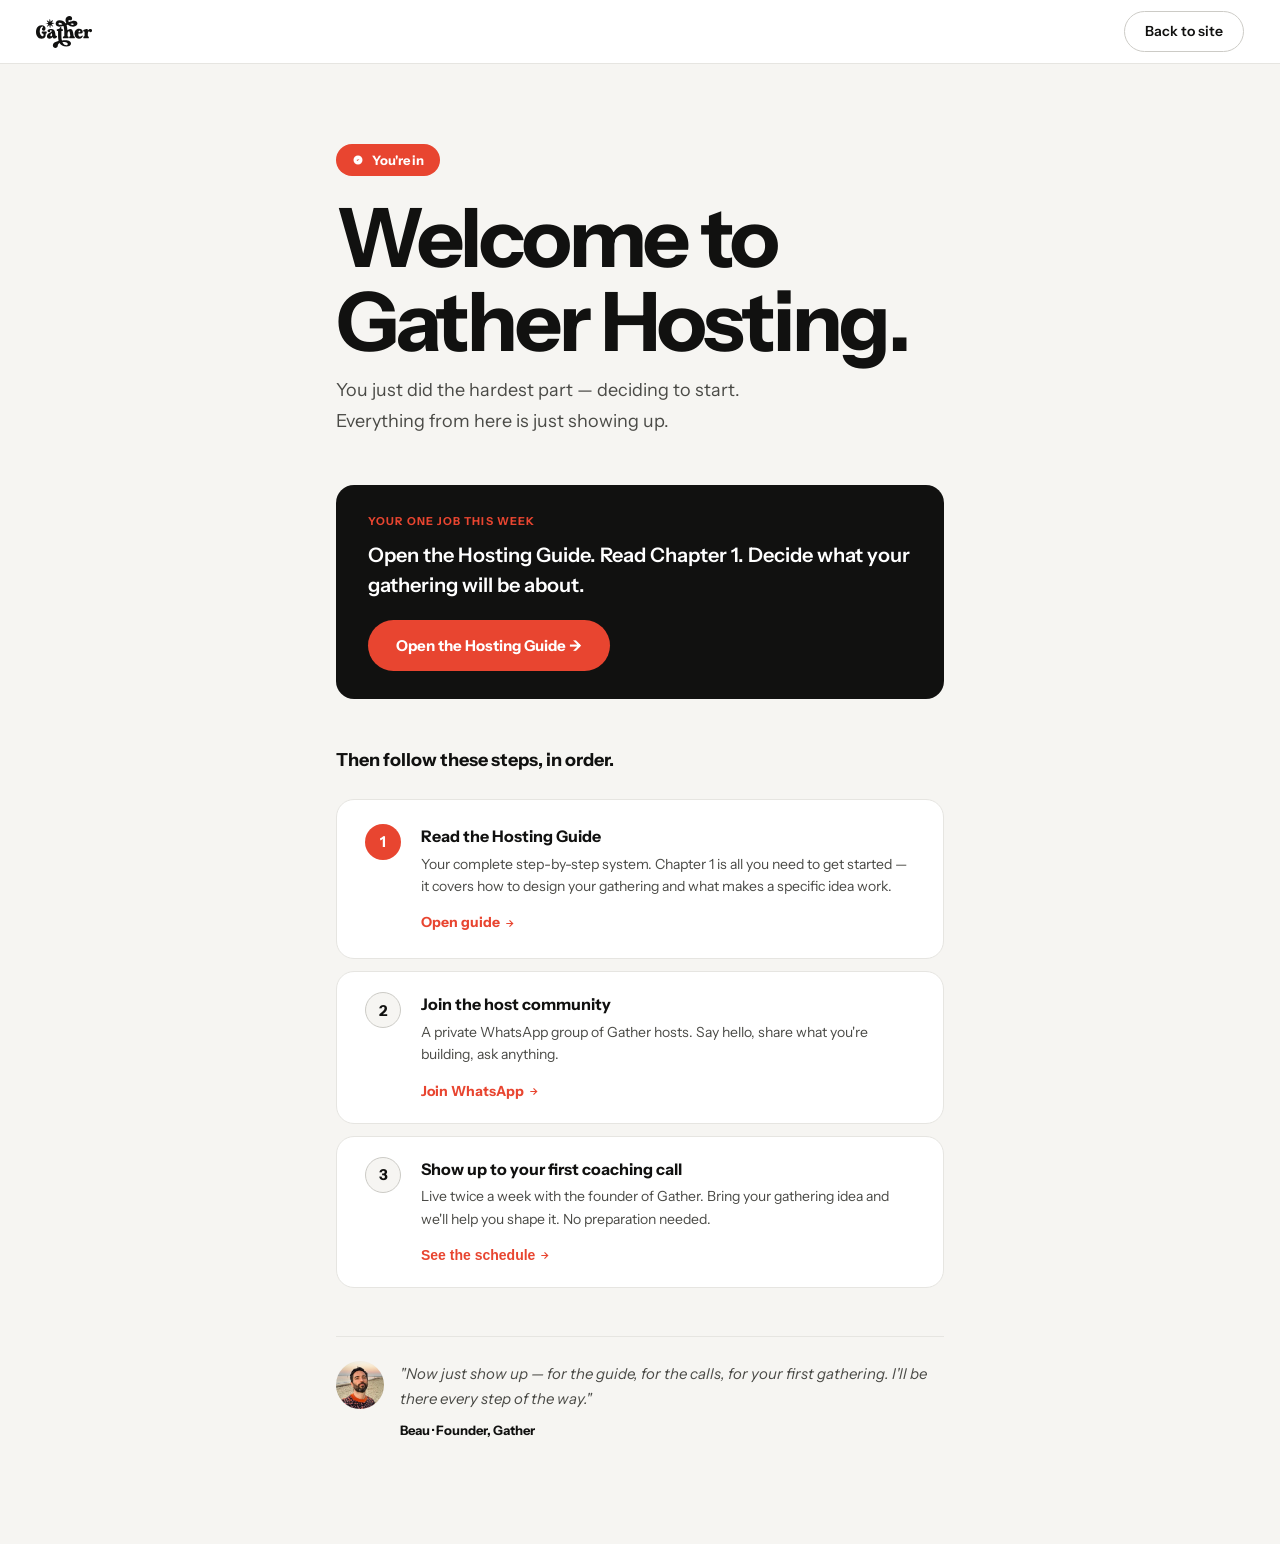
==== hosting-hub.html @ dcd8a13e "SEO optimisations, multi-page routing, RevenueCat checkout, and hosting hub - Rename index.html.html" ====
<!DOCTYPE html>
<html lang="en">
<head>
<meta charset="UTF-8">
<meta name="viewport" content="width=device-width, initial-scale=1.0">
<title>Hosting Hub — Gather</title>
<meta name="description" content="Your Gather hosting dashboard. Access the hosting guide, coaching calls, and host community.">
<meta name="robots" content="noindex, nofollow">
<link rel="preconnect" href="https://fonts.googleapis.com">
<link rel="preconnect" href="https://fonts.gstatic.com" crossorigin>
<link href="https://fonts.googleapis.com/css2?family=Instrument+Sans:ital,wght@0,400;0,600;0,700;1,700&display=swap" rel="stylesheet">
<link rel="stylesheet" href="styles.css">
</head>
<body>

<!-- NAV -->
<nav class="nav scrolled" id="main-nav" style="background:rgba(255,255,255,.9);backdrop-filter:blur(18px);-webkit-backdrop-filter:blur(18px);border-bottom-color:var(--border)">
  <a href="/" style="text-decoration:none">
    <svg class="nav-logo" style="height:32px;width:auto;cursor:pointer;flex-shrink:0;color:var(--ink)" width="1191" height="679" viewBox="0 0 1191 679" fill="none" xmlns="http://www.w3.org/2000/svg">
      <path d="M202.207 262.718C202.207 296.217 181.321 311.222 161.611 311.222C143.889 311.222 126.531 298.61 126.531 277.318C126.531 252.093 149.769 244.995 149.769 231.977C149.769 227.232 146.241 223.704 135.981 223.704C101.306 223.704 78.8387 279.305 78.8387 332.109C78.8387 389.657 117.082 427.495 141.131 427.495C152.162 427.495 160.435 419.627 160.435 401.864C160.435 379.396 150.58 370.312 135.981 370.312C126.126 370.312 121.016 359.281 121.016 348.615C121.016 337.949 126.126 326.918 135.981 326.918H213.643C223.498 326.918 228.243 337.543 228.243 348.615C228.243 359.686 223.498 370.312 213.643 370.312C206.546 370.312 206.141 380.572 205.776 394.767C205.37 427.089 200.666 480.704 119.434 480.704C38.2028 480.704 0 409.367 0 337.989C0 266.611 39.4194 195.274 118.258 195.274C173.453 195.274 202.207 231.125 202.207 262.678V262.718Z" fill="currentColor"/>
      <path d="M333.487 317.915C330.324 306.073 322.456 299.381 315.359 299.381C307.857 299.381 300.759 306.072 300.759 321.443C300.759 336.814 288.917 344.316 275.94 344.316C260.57 344.316 243.618 334.056 243.618 315.157C243.618 296.258 263.327 273.385 308.668 273.385C378.828 273.385 398.132 298.61 408.392 364.432L411.555 387.305C413.137 396.389 415.489 421.98 426.926 423.562C427.331 423.562 428.102 423.562 428.507 423.156L437.186 421.169C437.957 421.169 438.362 420.763 439.173 421.169C443.918 421.574 446.27 425.914 446.27 432.2C446.27 449.152 429.318 478.312 394.238 478.312C378.098 478.312 367.026 470.444 359.929 459.372C355.995 453.451 353.602 450.693 350.845 450.693C348.087 450.693 345.329 453.045 340.99 458.196C330.364 471.579 313.778 480.664 290.134 480.664C260.975 480.664 232.992 461.359 232.992 432.971C232.992 353.725 338.232 353.725 333.528 317.874L333.487 317.915ZM342.166 395.173L338.638 372.705C337.867 367.19 335.474 364.837 333.122 364.837C322.497 364.837 304.328 396.754 304.328 416.099C304.328 424.778 307.856 430.699 316.941 430.699C329.553 430.699 345.329 418.492 342.166 395.213V395.173Z" fill="currentColor"/>
      <path d="M600.729 337.219C600.729 301.368 595.214 246.374 584.183 217.215C582.601 212.876 579.438 211.699 575.099 212.876C544.358 220.743 515.199 226.259 491.921 226.259C441.876 226.259 417.016 193.936 417.016 160.437C417.016 124.951 444.593 88.6948 499.018 88.6948C559.728 88.6948 599.918 114.326 625.955 151.353C628.307 154.881 631.47 155.692 635.404 154.516L637.391 153.746C642.907 151.759 643.718 148.636 640.919 143.485C631.47 126.128 625.955 106.823 625.955 85.937C625.955 29.5649 670.889 0 709.903 0C748.917 0 766.275 27.2127 766.275 52.0327C766.275 72.9187 754.433 92.2231 732.776 92.2231C711.12 92.2231 713.472 83.9498 702.441 83.9498C692.586 83.9498 688.652 91.047 688.652 101.673C688.652 108.77 690.64 117.043 694.168 125.722C696.155 130.061 699.278 131.237 703.617 129.656C746.565 114.285 784.443 102.078 804.153 102.078C853.427 102.078 879.423 131.237 879.423 161.208C879.423 193.125 849.858 225.853 787.201 225.853C747.782 225.853 707.186 210.888 676.81 186.028C674.458 184.041 672.066 183.676 669.308 184.446L655.925 188.786C650.409 190.367 648.828 193.896 650.815 199.411C658.317 220.703 663.427 263.854 666.185 286.322C667.361 296.582 668.943 301.287 672.512 301.287C674.864 301.287 678.838 298.123 684.719 292.202C696.155 280.765 710.714 273.668 728.883 273.668C761.611 273.668 777.346 294.96 786.836 351.738L796.691 409.691C798.272 421.533 802.206 432.93 810.885 432.93C819.564 432.93 824.674 443.555 824.674 453.816C824.674 464.076 819.929 474.296 810.885 474.296H717.163C708.078 474.296 703.374 464.036 703.374 453.816C703.374 443.596 708.119 432.93 717.163 432.93C729.005 432.93 728.883 424.656 726.49 409.691L716.635 348.209C714.283 333.244 705.604 323.389 696.155 323.389C683.137 323.389 669.348 341.518 669.348 390.793V409.732C669.348 423.926 668.943 432.97 678.798 432.97H679.69C689.95 432.97 694.655 443.231 694.655 453.856C694.655 464.482 689.91 474.337 679.69 474.337H584.183C574.328 474.337 569.583 464.076 569.583 453.856C569.583 443.636 574.328 432.97 584.183 432.97H586.941C601.541 432.97 600.729 423.886 600.729 409.732V337.219ZM551.861 181.364C559.363 179.377 560.945 175.037 555.795 169.522C540.424 153.34 521.12 143.485 498.247 143.485C484.864 143.485 477.361 152.57 477.361 162.019C477.361 174.226 488.392 187.65 512.441 187.65C522.702 187.65 536.49 185.298 551.861 181.323V181.364ZM799.002 174.267C799.002 166.764 791.135 159.302 773.777 159.302C765.098 159.302 753.662 161.289 740.279 164.412C730.424 166.399 729.248 171.509 737.521 176.619C749.363 184.122 762.341 188.461 776.535 188.461C790.729 188.461 799.002 181.364 799.002 174.267Z" fill="currentColor"/>
      <path d="M905.006 371.893C901.072 371.893 898.315 374.246 897.909 378.22V385.317C897.909 420.398 912.509 434.186 935.341 434.186C964.5 434.186 972.409 411.313 981.858 411.313C988.955 411.313 992.483 416.058 992.483 423.155C992.483 442.865 964.5 480.704 911.657 480.704C849.365 480.704 818.219 428.265 818.219 376.233C818.219 324.2 849.365 272.167 910.441 272.167C971.516 272.167 992.037 307.248 992.037 335.637C992.037 355.347 981.006 371.893 962.878 371.893H904.925H905.006ZM929.42 344.721C938.505 344.721 941.262 330.932 941.262 323.835C941.262 312.804 934.571 305.707 926.663 305.707C912.468 305.707 901.032 327.769 901.032 340.017C901.032 342.774 903.384 344.762 906.953 344.762H929.42V344.721Z" fill="currentColor"/>
      <path d="M1190.03 307.248C1190.03 324.971 1178.19 343.14 1158.89 343.14C1133.66 343.14 1139.58 323.43 1122.63 323.43C1110.42 323.43 1099.39 341.558 1099.39 390.833V409.773C1099.39 421.615 1099.8 433.011 1108.48 433.011C1117.93 433.011 1122.27 443.271 1122.27 453.897C1122.27 464.522 1117.93 474.377 1108.48 474.377H1017.8C1008.35 474.377 1004.01 464.117 1004.01 453.897C1004.01 443.677 1008.35 433.011 1017.8 433.011C1029.23 433.011 1030.81 424.737 1030.81 409.773V344.722C1030.81 335.637 1028.46 330.122 1021.73 330.527L1018.97 330.933C1007.54 330.933 1000.84 320.672 1000.84 310.047C1000.84 301.368 1005.59 292.324 1016.98 289.566L1067.84 276.953C1073.36 275.372 1077.7 274.601 1081.22 274.601C1095.42 274.601 1099.35 283.685 1099.35 299.056V304.572C1099.35 308.1 1100.12 308.506 1102.11 305.342C1113.55 286.808 1130.5 273.79 1154.91 273.79C1179.33 273.79 1189.99 290.337 1189.99 307.289L1190.03 307.248Z" fill="currentColor"/>
      <path d="M384.174 152.732C375.982 147.541 349.621 145.675 329.425 144.986C340.78 129.94 353.474 109.176 358.178 100.578C363.207 91.2906 363.369 90.3984 353.879 92.6289C344.43 94.7378 324.437 112.096 309.675 125.884C307.038 107.229 301.361 83.5445 298.603 74.1356C295.602 63.9968 295.075 63.2668 289.924 71.5401C284.733 79.7323 282.868 106.093 282.178 126.29C267.132 114.934 246.368 102.241 237.771 97.5362C228.484 92.5073 227.591 92.3451 229.822 101.835C231.931 111.284 249.288 131.278 263.077 146.041C244.422 148.677 220.738 154.354 211.329 157.112C201.19 160.113 200.46 160.64 208.733 165.791C216.925 170.982 243.286 172.848 263.482 173.537C252.127 188.583 239.433 209.348 234.729 217.945C229.7 227.232 229.538 228.125 239.028 225.894C248.477 223.785 268.471 206.428 283.233 192.639C285.869 211.294 291.546 234.979 294.304 244.388C297.305 254.526 297.832 255.256 302.983 246.983C308.174 238.791 310.039 212.43 310.729 192.233C325.775 203.589 346.539 216.283 355.137 220.987C364.424 226.016 365.316 226.178 363.085 216.688C360.976 207.239 343.619 187.245 329.83 172.483C348.485 169.847 372.17 164.169 381.578 161.411C391.717 158.41 392.447 157.883 384.174 152.732Z" fill="currentColor"/>
      <path d="M472.913 531.844C478.712 530.587 480.375 527.302 479.118 521.462C470.398 488.287 468.33 452.639 468.33 419.465V327.404C468.33 321.604 464.599 317.873 458.8 317.873H451.337C442.618 317.468 438.481 308.343 438.481 299.218C438.481 290.093 443.024 279.751 451.743 280.157H455.474C480.78 280.968 501.098 271.032 505.64 249.456C507.303 239.926 515.171 235.789 522.633 235.789C530.906 235.789 539.22 241.183 539.22 249.456V270.586C539.22 276.385 542.951 280.116 548.75 280.116H560.349C569.879 280.116 574.868 289.647 574.868 299.177C574.868 308.708 569.879 317.833 560.349 317.833H548.75C542.951 317.833 539.22 321.564 539.22 327.363V419.424C539.22 456.33 542.14 486.584 547.493 511.891C548.304 516.879 551.224 518.947 556.212 518.096C577.341 516.433 598.511 515.622 618.424 515.622C705.495 515.622 742.806 548.796 742.806 582.376C742.806 615.956 705.901 648.319 644.135 648.319C571.583 648.319 528.027 619.728 502.761 578.645C501.098 575.725 498.624 574.103 496.11 574.103C494.853 574.103 493.19 574.508 491.568 575.765C474.575 586.959 463.788 602.289 463.788 622.607C463.788 660.324 437.265 678.979 411.148 678.979C385.03 678.979 357.25 659.918 357.25 622.607C357.25 576.982 408.228 547.985 472.913 531.803V531.844ZM563.715 563.356C584.844 608.129 616.801 621.836 644.582 621.836C662.426 621.836 673.619 608.575 673.619 593.245C673.619 573.332 654.152 550.54 605.608 550.54C594.01 550.54 581.965 550.946 569.961 552.203C562.904 553.014 560.43 556.745 563.756 563.396L563.715 563.356Z" fill="currentColor"/>
    </svg>
  </a>
  <div class="nav-right">
    <a href="/" class="nav-host">Back to site</a>
  </div>
</nav>

<!-- HUB -->
<div class="page active" id="page-hub">
  <section style="min-height:100vh;background:var(--off);padding:80px 0">
    <div class="wrap" style="max-width:680px">

      <!-- WELCOME MOMENT -->
      <div style="margin-bottom:48px">
        <div style="display:inline-flex;align-items:center;gap:8px;background:var(--red);color:var(--white);padding:6px 16px;border-radius:var(--pill);font-size:13px;font-weight:700;margin-bottom:20px">
          <svg width="12" height="12" viewBox="0 0 24 24" fill="currentColor"><path d="M9 12l2 2 4-4m6 2a9 9 0 11-18 0 9 9 0 0118 0z"/></svg>
          You're in
        </div>
        <h1 class="h1" style="margin-bottom:12px">Welcome to<br>Gather Hosting.</h1>
        <p class="body-lg" style="color:var(--ink-2);max-width:480px">You just did the hardest part — deciding to start. Everything from here is just showing up.</p>
      </div>

      <!-- YOUR ONE JOB -->
      <div style="background:var(--ink);color:var(--white);border-radius:var(--r-lg);padding:28px 32px;margin-bottom:48px">
        <div style="font-size:11px;font-weight:700;letter-spacing:.1em;text-transform:uppercase;color:var(--red);margin-bottom:10px">Your one job this week</div>
        <p style="font-size:20px;font-weight:600;line-height:1.5;margin-bottom:20px">Open the Hosting Guide. Read Chapter 1. Decide what your gathering will be about.</p>
        <a href="https://www.notion.so/6012eba6146d4c2dbe786ffbc29d5089?v=efb5a4784b36448d90fa45a5025631a3" target="_blank" class="btn-red" style="display:inline-flex;align-items:center;gap:8px;font-size:15px;padding:14px 28px">
          Open the Hosting Guide →
        </a>
      </div>

      <!-- NUMBERED SEQUENCE -->
      <div style="margin-bottom:48px">
        <h3 style="font-size:18px;font-weight:700;margin-bottom:24px;color:var(--ink)">Then follow these steps, in order.</h3>

        <div style="display:flex;align-items:flex-start;gap:20px;padding:24px 28px;background:var(--white);border:1.5px solid var(--border);border-radius:var(--r-lg);margin-bottom:12px">
          <div style="width:36px;height:36px;border-radius:50%;background:var(--red);color:var(--white);display:flex;align-items:center;justify-content:center;font-size:15px;font-weight:700;flex-shrink:0">1</div>
          <div style="flex:1">
            <div style="font-size:16px;font-weight:700;margin-bottom:4px">Read the Hosting Guide</div>
            <p style="font-size:14px;color:var(--ink-2);line-height:1.6;margin-bottom:12px">Your complete step-by-step system. Chapter 1 is all you need to get started — it covers how to design your gathering and what makes a specific idea work.</p>
            <a href="https://www.notion.so/6012eba6146d4c2dbe786ffbc29d5089?v=efb5a4784b36448d90fa45a5025631a3" target="_blank" style="font-size:14px;font-weight:700;color:var(--red);text-decoration:none;display:inline-flex;align-items:center;gap:4px">Open guide <svg width="11" height="11" viewBox="0 0 24 24" fill="none" stroke="currentColor" stroke-width="2.5"><path d="M5 12h14M12 5l7 7-7 7"/></svg></a>
          </div>
        </div>

        <div style="display:flex;align-items:flex-start;gap:20px;padding:20px 28px;background:var(--white);border:1.5px solid var(--border);border-radius:var(--r-lg);margin-bottom:12px">
          <div style="width:36px;height:36px;border-radius:50%;background:var(--off);border:1.5px solid var(--border-mid);color:var(--ink);display:flex;align-items:center;justify-content:center;font-size:15px;font-weight:700;flex-shrink:0">2</div>
          <div style="flex:1">
            <div style="font-size:16px;font-weight:700;margin-bottom:4px">Join the host community</div>
            <p style="font-size:14px;color:var(--ink-2);line-height:1.6;margin-bottom:12px">A private WhatsApp group of Gather hosts. Say hello, share what you're building, ask anything.</p>
            <a href="https://wa.me" target="_blank" style="font-size:14px;font-weight:700;color:var(--red);text-decoration:none;display:inline-flex;align-items:center;gap:4px">Join WhatsApp <svg width="11" height="11" viewBox="0 0 24 24" fill="none" stroke="currentColor" stroke-width="2.5"><path d="M5 12h14M12 5l7 7-7 7"/></svg></a>
          </div>
        </div>

        <div style="display:flex;align-items:flex-start;gap:20px;padding:20px 28px;background:var(--white);border:1.5px solid var(--border);border-radius:var(--r-lg)">
          <div style="width:36px;height:36px;border-radius:50%;background:var(--off);border:1.5px solid var(--border-mid);color:var(--ink);display:flex;align-items:center;justify-content:center;font-size:15px;font-weight:700;flex-shrink:0">3</div>
          <div style="flex:1">
            <div style="font-size:16px;font-weight:700;margin-bottom:4px">Show up to your first coaching call</div>
            <p style="font-size:14px;color:var(--ink-2);line-height:1.6;margin-bottom:12px">Live twice a week with the founder of Gather. Bring your gathering idea and we'll help you shape it. No preparation needed.</p>
            <button onclick="goPage('calls')" style="font-size:14px;font-weight:700;color:var(--red);background:none;border:none;cursor:pointer;padding:0;display:inline-flex;align-items:center;gap:4px">See the schedule <svg width="11" height="11" viewBox="0 0 24 24" fill="none" stroke="currentColor" stroke-width="2.5"><path d="M5 12h14M12 5l7 7-7 7"/></svg></button>
          </div>
        </div>
      </div>

      <!-- BEAU'S NOTE -->
      <div style="display:flex;gap:16px;align-items:flex-start;padding:24px 0;border-top:1px solid var(--border)">
        <img src="Images/beau-headshot.jpg" alt="Beau, co-founder of Gather" loading="lazy" style="width:48px;height:48px;border-radius:50%;object-fit:cover;flex-shrink:0">
        <div>
          <p style="font-size:15px;color:var(--ink-2);line-height:1.7;font-style:italic">"Now just show up — for the guide, for the calls, for your first gathering. I'll be there every step of the way."</p>
          <p style="font-size:13px;font-weight:700;color:var(--ink);margin-top:8px">Beau · Founder, Gather</p>
        </div>
      </div>

    </div>
  </section>
</div>

<!-- COACHING CALLS -->
<div class="page" id="page-calls">
  <section style="min-height:100vh;background:var(--off);padding:80px 0">
    <div class="wrap" style="max-width:640px">

      <button onclick="goPage('hub')" style="display:inline-flex;align-items:center;gap:6px;font-size:13px;font-weight:600;color:var(--ink-2);background:none;border:none;cursor:pointer;padding:0;margin-bottom:40px">
        <svg width="12" height="12" viewBox="0 0 24 24" fill="none" stroke="currentColor" stroke-width="2.5" stroke-linecap="round"><path d="M19 12H5M12 19l-7-7 7-7"/></svg> Back to Hub
      </button>

      <div style="margin-bottom:48px">
        <span class="eyebrow">Weekly coaching</span>
        <h1 class="h1" style="margin-top:10px;margin-bottom:12px">Coaching calls.</h1>
        <p class="body-lg" style="color:var(--ink-2);max-width:480px">Two open calls every week. Bring any question — about your gathering idea, your first attendees, or anything you're navigating. No preparation needed, just show up.</p>
      </div>

      <!-- TUESDAY -->
      <div style="background:var(--white);border:1.5px solid var(--border);border-radius:var(--r-xl);padding:32px;margin-bottom:16px">
        <div style="display:flex;justify-content:space-between;align-items:flex-start;flex-wrap:wrap;gap:12px;margin-bottom:20px">
          <div>
            <div style="font-size:12px;font-weight:700;letter-spacing:.08em;text-transform:uppercase;color:var(--ink-3);margin-bottom:6px">Every Tuesday</div>
            <div style="font-size:24px;font-weight:700;color:var(--ink)">10:00 am ET</div>
            <div style="font-size:14px;color:var(--ink-3);margin-top:2px">3:00 pm GMT · 60 minutes</div>
          </div>
          <div style="background:var(--off);border-radius:var(--r);padding:8px 14px;font-size:13px;font-weight:600;color:var(--ink)">Tuesday check-in</div>
        </div>
        <p style="font-size:14px;color:var(--ink-2);line-height:1.65;margin-bottom:24px">Open Q&A and live problem-solving. Bring your current challenge — a gathering you're trying to design, an attendance issue, a tricky attendee situation. Beau answers every question.</p>
        <div style="display:flex;gap:10px;flex-wrap:wrap">
          <a href="https://zoom.us" target="_blank" class="btn-red" style="display:inline-flex;align-items:center;gap:8px;font-size:14px;padding:12px 20px">
            <svg width="16" height="16" viewBox="0 0 24 24" fill="none" stroke="currentColor" stroke-width="2"><polygon points="23 7 16 12 23 17 23 7"/><rect x="1" y="5" width="15" height="14" rx="2"/></svg> Join call
          </a>
          <a href="https://calendar.google.com/calendar/render?action=TEMPLATE&text=Gather+Host+Coaching+Call+(Tuesday)&dates=20260414T140000Z/20260414T150000Z&recur=RRULE%3AFREQ%3DWEEKLY%3BBYDAY%3DTU&details=Weekly+open+coaching+call+with+the+Gather+team.+Bring+any+question+about+your+gathering.&location=Zoom+(link+in+Hub)" target="_blank" style="display:inline-flex;align-items:center;gap:8px;font-size:14px;font-weight:600;color:var(--ink);background:var(--off);border:1.5px solid var(--border);padding:11px 20px;border-radius:var(--pill);text-decoration:none;transition:all .2s">
            <svg width="16" height="16" viewBox="0 0 24 24" fill="none" stroke="currentColor" stroke-width="2"><rect x="3" y="4" width="18" height="18" rx="2"/><line x1="16" y1="2" x2="16" y2="6"/><line x1="8" y1="2" x2="8" y2="6"/><line x1="3" y1="10" x2="21" y2="10"/></svg> Add to calendar
          </a>
        </div>
      </div>

      <!-- THURSDAY -->
      <div style="background:var(--white);border:1.5px solid var(--border);border-radius:var(--r-xl);padding:32px;margin-bottom:48px">
        <div style="display:flex;justify-content:space-between;align-items:flex-start;flex-wrap:wrap;gap:12px;margin-bottom:20px">
          <div>
            <div style="font-size:12px;font-weight:700;letter-spacing:.08em;text-transform:uppercase;color:var(--ink-3);margin-bottom:6px">Every Thursday</div>
            <div style="font-size:24px;font-weight:700;color:var(--ink)">6:00 pm ET</div>
            <div style="font-size:14px;color:var(--ink-3);margin-top:2px">11:00 pm GMT · 60 minutes</div>
          </div>
          <div style="background:var(--off);border-radius:var(--r);padding:8px 14px;font-size:13px;font-weight:600;color:var(--ink)">Thursday deep dive</div>
        </div>
        <p style="font-size:14px;color:var(--ink-2);line-height:1.65;margin-bottom:24px">A themed session each week covering hosting strategy, community building, and growth. Topics include: designing your format, handling low attendance weeks, pricing your gathering, building your first waitlist.</p>
        <div style="display:flex;gap:10px;flex-wrap:wrap">
          <a href="https://zoom.us" target="_blank" class="btn-red" style="display:inline-flex;align-items:center;gap:8px;font-size:14px;padding:12px 20px">
            <svg width="16" height="16" viewBox="0 0 24 24" fill="none" stroke="currentColor" stroke-width="2"><polygon points="23 7 16 12 23 17 23 7"/><rect x="1" y="5" width="15" height="14" rx="2"/></svg> Join call
          </a>
          <a href="https://calendar.google.com/calendar/render?action=TEMPLATE&text=Gather+Host+Coaching+Call+(Thursday)&dates=20260416T220000Z/20260416T230000Z&recur=RRULE%3AFREQ%3DWEEKLY%3BBYDAY%3DTH&details=Weekly+open+coaching+call+with+the+Gather+team.+Bring+any+question+about+your+gathering.&location=Zoom+(link+in+Hub)" target="_blank" style="display:inline-flex;align-items:center;gap:8px;font-size:14px;font-weight:600;color:var(--ink);background:var(--off);border:1.5px solid var(--border);padding:11px 20px;border-radius:var(--pill);text-decoration:none;transition:all .2s">
            <svg width="16" height="16" viewBox="0 0 24 24" fill="none" stroke="currentColor" stroke-width="2"><rect x="3" y="4" width="18" height="18" rx="2"/><line x1="16" y1="2" x2="16" y2="6"/><line x1="8" y1="2" x2="8" y2="6"/><line x1="3" y1="10" x2="21" y2="10"/></svg> Add to calendar
          </a>
        </div>
      </div>

      <div style="padding:20px 24px;background:var(--white);border:1.5px solid var(--border);border-radius:var(--r-lg)">
        <p style="font-size:14px;color:var(--ink-2);line-height:1.65">Can't make a call? All sessions are recorded and posted in the host community on WhatsApp within 24 hours. You can also post your question in the group any time and Beau or another host will usually respond same day.</p>
      </div>

    </div>
  </section>
</div>

<script src="hosting-hub.js"></script>
</body>
</html>
---- styles.css ----
*,*::before,*::after{box-sizing:border-box;margin:0;padding:0}
html{-webkit-font-smoothing:antialiased;text-rendering:optimizeLegibility;scroll-behavior:smooth}

:root{
  --f:'Instrument Sans',system-ui,sans-serif;
  --white:#FFFFFF;
  --off:#F6F5F2;
  --border:#E6E5E1;
  --border-mid:#CCCBC6;
  --ink:#111110;
  --ink-2:#4A4A46;
  --ink-3:#97968F;
  --red:#E84530;
  --red-dark:#C43820;
  --nav-h:64px;
  --r:12px;--r-lg:18px;--r-xl:24px;--pill:999px;
}

body{font-family:var(--f);background:var(--white);color:var(--ink);overflow-x:hidden;line-height:1.55}

/* ── NAV ──────────────────────────────────────── */
.nav{
  position:fixed;top:0;left:0;right:0;z-index:300;
  height:var(--nav-h);
  display:flex;align-items:center;justify-content:space-between;
  padding:0 36px;
  background:transparent;
  border-bottom:1px solid transparent;
  transition:background .3s,border-color .2s,backdrop-filter .3s;
}
.nav.scrolled{
  background:rgba(255,255,255,.9);
  backdrop-filter:blur(18px);-webkit-backdrop-filter:blur(18px);
  border-bottom-color:var(--border);
}
/* Nav on video hero — white elements */
.nav.nav-on-video .nav-logo{color:white}
.nav.nav-on-video .nav-host{color:var(--white);border-color:rgba(255,255,255,.6);background:rgba(0,0,0,.25);backdrop-filter:blur(12px);-webkit-backdrop-filter:blur(12px)}
.nav.nav-on-video .nav-host:hover{background:var(--white);color:var(--ink);border-color:var(--white)}
.nav.nav-on-video .nav-download{background:rgba(0,0,0,.3);color:var(--white);border:1.5px solid rgba(255,255,255,.5);backdrop-filter:blur(12px);-webkit-backdrop-filter:blur(12px)}
.nav.nav-on-video .nav-download:hover{background:var(--white);color:var(--ink)}
/* When scrolled past hero, revert to dark */
.nav.scrolled .nav-logo{color:var(--ink)}
.nav.scrolled .nav-host{color:var(--ink);border-color:var(--border-mid)}
.nav.scrolled .nav-download{background:var(--red);color:var(--white);border:none}
.nav.scrolled .nav-download:hover{background:var(--red-dark)}
.nav-logo{cursor:pointer;display:block;color:var(--ink)}
.nav-right{display:flex;align-items:center;gap:10px}
.nav-host{
  font-family:var(--f);font-size:14px;font-weight:600;
  color:var(--ink);background:none;
  border:1.5px solid var(--border-mid);
  padding:9px 20px;border-radius:var(--pill);
  cursor:pointer;transition:all .2s;text-decoration:none;
  white-space:nowrap;
}
.nav-host:hover{background:var(--ink);color:var(--white);border-color:var(--ink)}
.nav-download{
  font-family:var(--f);font-size:14px;font-weight:700;
  color:var(--white);background:var(--red);
  border:none;padding:10px 22px;border-radius:var(--pill);
  cursor:pointer;transition:all .2s;text-decoration:none;
  white-space:nowrap;
}
.nav-download:hover{background:var(--red-dark);transform:translateY(-1px)}

/* ── PAGES ────────────────────────────────────── */
.page{display:none;padding-top:var(--nav-h)}
.page.active{display:block}
#page-guest{padding-top:0}
#page-guest .hero-wrap{min-height:100vh}

/* ── REVEAL ───────────────────────────────────── */
.rev{opacity:0;transform:translateY(22px);transition:opacity .6s cubic-bezier(.22,1,.36,1),transform .6s cubic-bezier(.22,1,.36,1)}
.rev.d1{transition-delay:.07s}.rev.d2{transition-delay:.14s}
.rev.d3{transition-delay:.21s}.rev.d4{transition-delay:.28s}
.rev.in{opacity:1;transform:none}

/* ── LAYOUT ───────────────────────────────────── */
.wrap{max-width:1160px;margin:0 auto;padding:0 36px}

/* ── TYPE SYSTEM ──────────────────────────────
   One typeface. Weights: 400, 600, 700.
   Italic ONLY for hero headline key phrase.
   ─────────────────────────────────────────── */
.eyebrow{
  display:block;font-size:11px;font-weight:700;
  letter-spacing:.1em;text-transform:uppercase;
  color:var(--red);margin-bottom:14px;
}
.eyebrow-muted{color:var(--ink-3)}
.h1{
  font-size:clamp(48px,6.5vw,82px);
  font-weight:700;letter-spacing:-.04em;line-height:1.02;
}
.h1 em{font-style:italic;font-weight:700}
.h2{font-size:clamp(30px,3.8vw,46px);font-weight:700;letter-spacing:-.035em;line-height:1.1}
.h3{font-size:18px;font-weight:700;letter-spacing:-.02em;line-height:1.3}
.body-lg{font-size:18px;font-weight:400;line-height:1.7;color:var(--ink-2)}
.body{font-size:15px;font-weight:400;line-height:1.65;color:var(--ink-2)}
.small{font-size:13px;color:var(--ink-3);line-height:1.5}

/* ── BUTTONS ──────────────────────────────────── */
.btn-dark{
  display:inline-flex;align-items:center;gap:8px;
  background:var(--ink);color:var(--white);
  font-family:var(--f);font-size:15px;font-weight:700;
  padding:14px 26px;border-radius:var(--pill);
  text-decoration:none;border:none;cursor:pointer;transition:all .2s;
}
.btn-dark:hover{background:#000;transform:translateY(-2px);box-shadow:0 8px 20px rgba(0,0,0,.18)}
.btn-red{
  display:inline-flex;align-items:center;gap:8px;
  background:var(--red);color:var(--white);
  font-family:var(--f);font-size:15px;font-weight:700;
  padding:14px 26px;border-radius:var(--pill);
  text-decoration:none;border:none;cursor:pointer;transition:all .2s;
}
.btn-red:hover{background:var(--red-dark);transform:translateY(-2px);box-shadow:0 8px 20px rgba(232,69,48,.3)}
.btn-outline{
  display:inline-flex;align-items:center;gap:8px;
  background:transparent;color:var(--ink-2);
  font-family:var(--f);font-size:15px;font-weight:600;
  padding:14px 26px;border-radius:var(--pill);
  border:1.5px solid var(--border-mid);
  text-decoration:none;cursor:pointer;transition:all .2s;
}
.btn-outline:hover{border-color:var(--ink);color:var(--ink)}

/* Store buttons */
.store-row{display:flex;gap:12px;flex-wrap:wrap}
.store-btn{
  display:inline-flex;align-items:center;gap:10px;
  background:var(--ink);color:var(--white);
  padding:12px 20px;border-radius:14px;
  text-decoration:none;transition:all .2s;
}
.store-btn:hover{background:#000;transform:translateY(-2px);box-shadow:0 6px 18px rgba(0,0,0,.18)}
.s-icon{width:20px;height:20px;flex-shrink:0;fill:white}
.s-col{display:flex;flex-direction:column;line-height:1}
.s-small{font-size:9px;font-weight:400;opacity:.6;margin-bottom:2px}
.s-big{font-size:15px;font-weight:700}

/* ════════════════════════════════════════════════
   GUEST PAGE
════════════════════════════════════════════════ */

/* ── HERO ─────────────────────────────────────── */
.hero-video::-webkit-media-controls{display:none !important}
.hero-video::-webkit-media-controls-start-playback-button{display:none !important;-webkit-appearance:none}
.hero-video::-webkit-media-controls-panel{display:none !important}
.hero-video{pointer-events:none}

/* ── DESKTOP: split layout ── */
@media(min-width:769px){
  .hero-wrap{
    display:grid;grid-template-columns:1fr 1fr;
    min-height:calc(100vh - var(--nav-h));
    background:var(--white);
    position:relative;overflow:hidden;
  }
  .hero{
    display:flex;flex-direction:column;justify-content:center;
    padding:80px 56px;text-align:left;
    position:relative;z-index:2;
  }
  .hero-h1{color:var(--ink);margin-bottom:18px;font-size:clamp(40px,4vw,64px);text-shadow:none}
  .hero-h1 em{color:var(--ink)}
  .hero-sub{
    font-size:17px;font-weight:400;line-height:1.65;
    color:var(--ink-2) !important;
    max-width:440px;margin:0 0 32px;
    background:none;backdrop-filter:none;-webkit-backdrop-filter:none;
    border:none;border-radius:0;padding:0;
    text-shadow:none;
  }
  .hero-video-panel{
    position:relative;overflow:hidden;
  }
  .hero-video{
    position:absolute;top:0;left:0;
    width:100%;height:100%;
    object-fit:cover;z-index:0;
  }
  .hero-overlay{display:none}
  .hero-stores .store-btn{background:var(--ink);color:var(--white)}
  .hero-stores .store-btn .s-icon{fill:white}
  .hero-stores .store-btn:hover{background:#000;transform:translateY(-1px)}
  .hero-scroll-hint{display:none}
}

/* ── MOBILE: full-bleed video ── */
@media(max-width:768px){
  .hero-wrap{
    position:relative;overflow:hidden;
    min-height:100vh;
    background:#111110;
  }
  .hero-video-panel{position:absolute;inset:0}
  .hero-video{
    position:absolute;top:50%;left:50%;
    min-width:100%;min-height:100%;
    width:auto;height:auto;
    transform:translate(-50%,-50%);
    object-fit:cover;z-index:0;
  }
  .hero-overlay{
    position:absolute;inset:0;z-index:1;
    background:linear-gradient(
      to bottom,
      rgba(0,0,0,.1) 0%,
      rgba(0,0,0,0) 30%,
      rgba(0,0,0,.15) 60%,
      rgba(0,0,0,.5) 100%
    );
  }
  .hero{
    position:relative;z-index:2;
    display:flex;flex-direction:column;align-items:center;text-align:center;
    min-height:100svh;min-height:100vh;
    max-width:700px;margin:0 auto;
    padding:5vh 20px 24px 20px;
    justify-content:flex-end;
  }
  .hero-h1{
    color:var(--white);
    text-shadow:0 2px 40px rgba(0,0,0,.5),0 1px 6px rgba(0,0,0,.3);
    margin-bottom:16px;
    font-size:clamp(34px,9vw,48px);
  }
  .hero-h1 em{color:var(--white)}
  .hero-sub{
    font-size:16px;font-weight:400;line-height:1.55;
    color:rgba(255,255,255,.95) !important;
    max-width:480px;margin:0 auto 20px;
    background:rgba(255,255,255,.12);
    backdrop-filter:blur(20px);-webkit-backdrop-filter:blur(20px);
    border:1px solid rgba(255,255,255,.2);
    border-radius:var(--r-lg);
    padding:14px 18px;
    text-shadow:0 1px 8px rgba(0,0,0,.2);
  }
}
.hero-stores{display:inline-flex;gap:10px}
.hero-stores .store-btn{
  background:var(--white);color:var(--ink);
  border:none;padding:12px 20px;border-radius:var(--r);
  box-shadow:0 2px 16px rgba(0,0,0,.15);
}
.hero-stores .store-btn .s-icon{fill:var(--ink)}
.hero-stores .store-btn:hover{transform:translateY(-1px);box-shadow:0 4px 20px rgba(0,0,0,.2)}
.hero-scroll-hint{
  margin-top:16px;
  color:rgba(255,255,255,.5);
  animation:scrollBounce 2s ease-in-out infinite;
}
@keyframes scrollBounce{
  0%,100%{transform:translateY(0)}
  50%{transform:translateY(6px)}
}

/* ── TRUST BAND ── */
.trust-band{
  background:var(--white);border-bottom:1px solid var(--border);
  padding:28px 20px;
}
.trust-inner{
  max-width:720px;margin:0 auto;
  display:flex;align-items:center;justify-content:center;
  gap:12px;
}
.trust-proof{display:flex;align-items:center;gap:10px}
.hero-tag{
  display:inline-flex;align-items:center;gap:8px;
  background:var(--off);border:1px solid var(--border);
  padding:7px 14px;border-radius:var(--pill);
  font-size:13px;font-weight:600;color:var(--ink-2);
  margin-bottom:32px;
}
.hero-dot{width:7px;height:7px;border-radius:50%;background:var(--red);flex-shrink:0}
.hero-h1{margin-bottom:22px}
/* hero-sub styles defined in desktop/mobile media queries above */
.hero-ctас{margin-bottom:20px;justify-content:center}
.guarantee-line{
  display:inline-flex;align-items:center;gap:8px;
  font-size:13px;font-weight:600;color:var(--ink-3);justify-content:center;
}
.guarantee-line svg{width:14px;height:14px;stroke:var(--red);flex-shrink:0}
.guarantee-line span{color:var(--ink-2)}
.hero-proof{display:flex;align-items:center;gap:12px;margin-top:24px;justify-content:center}
.av-row{display:flex}
.av{
  width:32px;height:32px;border-radius:50%;
  border:2px solid var(--white);
  margin-left:-8px;
  object-fit:cover;
}
.av:first-child{margin-left:0}
.proof-txt{font-size:13px;color:var(--ink-3)}
.proof-txt strong{color:var(--ink-2);font-weight:600;display:block}

/* Hero image */
.hero-img{
  border-radius:var(--r-xl);
  overflow:hidden;
  position:relative;
  aspect-ratio:4/5;
  background:var(--off);
}
.hero-mosaic{
  display:grid;
  grid-template-columns:1fr 1fr;
  grid-template-rows:1fr 1fr;
  gap:3px;
  height:100%;
}
.hero-tile{position:relative;overflow:hidden}
.hero-tile::after{
  content:attr(data-label);
  position:absolute;inset:0;
  display:flex;align-items:center;justify-content:center;
  font-size:10px;font-weight:700;letter-spacing:.08em;text-transform:uppercase;
  color:rgba(0,0,0,.25);
}
.ht1{background:#E8D8CC}
.ht2{background:#CDD9CC}
.ht3{background:#D4CCE0}
.ht4{background:#CCE0D8}
.hero-img-card{
  position:absolute;bottom:16px;left:16px;right:16px;
  background:rgba(255,255,255,.94);
  backdrop-filter:blur(12px);
  border-radius:var(--r-lg);
  padding:14px 18px;
  display:flex;align-items:center;justify-content:space-between;
  border:1px solid rgba(255,255,255,.8);
}
.hic-left .hic-name{font-size:14px;font-weight:700;color:var(--ink)}
.hic-left .hic-sub{font-size:12px;color:var(--ink-3)}
.hic-spots{
  font-size:12px;font-weight:700;color:var(--red);
  background:rgba(232,69,48,.08);
  padding:5px 11px;border-radius:var(--pill);
}

/* ── GATHERINGS ───────────────────────────────── */
.gather-section{padding:100px 0}
.section-header{margin-bottom:48px}
.section-header .h2{margin-bottom:12px}

.scroll-outer{
  overflow-x:auto;scrollbar-width:none;
  padding:0 36px 20px;
  -webkit-overflow-scrolling:touch;
}
.scroll-outer::-webkit-scrollbar{display:none}
.scroll-track{display:flex;gap:16px;width:max-content;padding-bottom:2px}

.g-card{
  width:288px;flex-shrink:0;
  background:var(--white);
  border:1px solid var(--border);
  border-radius:var(--r-xl);
  overflow:hidden;
  transition:transform .2s cubic-bezier(.22,1,.36,1),box-shadow .2s;
  cursor:pointer;
}
.g-card:hover{transform:translateY(-5px);box-shadow:0 18px 44px rgba(0,0,0,.1)}
.g-thumb{
  height:156px;
  display:flex;flex-direction:column;
  justify-content:space-between;padding:16px;
  position:relative;
}
.g-thumb::after{
  content:'';position:absolute;inset:0;
  background:linear-gradient(to bottom,transparent 50%,rgba(0,0,0,.15));
  pointer-events:none;
}
.g-tag{
  display:inline-block;align-self:flex-start;
  position:relative;z-index:1;
  font-size:11px;font-weight:700;letter-spacing:.05em;text-transform:uppercase;
  background:rgba(255,255,255,.88);backdrop-filter:blur(6px);
  padding:4px 10px;border-radius:var(--pill);color:var(--ink);
}
.g-loc{
  font-size:12px;font-weight:600;color:rgba(255,255,255,.92);
  display:flex;align-items:center;gap:4px;
  position:relative;z-index:1;
}
.g-body{padding:18px 20px 20px}
.g-name{font-size:17px;font-weight:700;letter-spacing:-.02em;margin-bottom:8px;line-height:1.25}
.g-desc{
  font-size:13px;color:var(--ink-2);line-height:1.6;margin-bottom:16px;
  display:-webkit-box;-webkit-line-clamp:3;-webkit-box-orient:vertical;overflow:hidden;
}
.g-foot{
  display:flex;justify-content:space-between;align-items:center;
  padding-top:13px;border-top:1px solid var(--border);
}
.g-spots{font-size:12px;color:var(--ink-3)}
.g-price{font-size:14px;font-weight:700;color:var(--red)}

.c1{background:linear-gradient(140deg,#F0C8C0,#E09080)}
.c2{background:linear-gradient(140deg,#C4D8C4,#88B890)}
.c3{background:linear-gradient(140deg,#D8CCEC,#A890D8)}
.c4{background:linear-gradient(140deg,#C0D8EC,#78ACCC)}
.c5{background:linear-gradient(140deg,#F0D8A8,#E0A850)}
.c6{background:linear-gradient(140deg,#C8C0EC,#8870C8)}
.c7{background:linear-gradient(140deg,#4A1080,#9840F8)}

.cards-footer{
  padding:20px 36px 0;
  display:flex;align-items:center;gap:20px;flex-wrap:wrap;
}
.txt-note{font-size:14px;color:var(--ink-3)}
.link-underline{
  font-size:14px;font-weight:700;color:var(--ink);
  text-decoration:none;
  border-bottom:1.5px solid var(--ink);
  padding-bottom:1px;transition:color .2s,border-color .2s;
}
.link-underline:hover{color:var(--red);border-color:var(--red)}

/* ── TESTIMONIALS ─────────────────────────────── */
.testi-section{padding:100px 0;background:var(--off)}
.testi-grid{
  display:grid;grid-template-columns:repeat(3,1fr);
  gap:16px;margin-top:48px;
}
.t-card{
  background:var(--white);border:1px solid var(--border);
  border-radius:var(--r-xl);padding:32px;
  display:flex;flex-direction:column;
}
.t-card.dark{background:var(--ink);border-color:transparent}
.t-q{
  font-size:17px;font-style:italic;font-weight:400;
  line-height:1.65;color:var(--ink);flex:1;margin-bottom:22px;
}
.t-card.dark .t-q{color:rgba(255,255,255,.88)}
.t-auth{
  display:flex;align-items:center;gap:10px;
  padding-top:18px;border-top:1px solid var(--border);
}
.t-card.dark .t-auth{border-top-color:rgba(255,255,255,.1)}
.t-av{
  width:36px;height:36px;border-radius:50%;flex-shrink:0;
  background:var(--off);
  font-size:11px;font-weight:700;color:var(--ink-2);
  display:flex;align-items:center;justify-content:center;
}
.t-card.dark .t-av{background:rgba(255,255,255,.1);color:rgba(255,255,255,.6)}
.t-name{font-size:14px;font-weight:700;color:var(--ink)}
.t-loc{font-size:12px;color:var(--ink-3)}
.t-card.dark .t-name{color:var(--white)}
.t-card.dark .t-loc{color:rgba(255,255,255,.38)}

/* ── HOST CTA BAND ────────────────────────────── */
.host-band{padding:80px 36px}
.hband-card{
  max-width:1160px;margin:0 auto;
  background:var(--ink);border-radius:var(--r-xl);
  padding:72px;
  display:grid;grid-template-columns:1fr 308px;
  gap:80px;align-items:center;
  position:relative;overflow:hidden;
}
.hband-card::before{
  content:'';position:absolute;
  top:-100px;right:-80px;width:400px;height:400px;border-radius:50%;
  background:radial-gradient(ellipse,rgba(232,69,48,.14) 0%,transparent 65%);
  pointer-events:none;
}
.hb-eyebrow{color:rgba(255,255,255,.28)}
.hb-h2{color:var(--white);margin-bottom:18px}
.hb-body{font-size:17px;color:rgba(255,255,255,.52);line-height:1.65;margin-bottom:8px}
.hb-fine{font-size:13px;color:rgba(255,255,255,.26);margin-bottom:36px}
.earn-panel{
  background:rgba(255,255,255,.06);border:1px solid rgba(255,255,255,.1);
  border-radius:var(--r-lg);padding:30px;
  position:relative;z-index:1;
}
.ep-lbl{
  font-size:11px;font-weight:700;letter-spacing:.1em;text-transform:uppercase;
  color:rgba(255,255,255,.28);margin-bottom:18px;
}
.ep-row{
  display:flex;justify-content:space-between;
  padding:9px 0;border-bottom:1px solid rgba(255,255,255,.07);
}
.ep-row:last-of-type{border-bottom:none}
.er-l{font-size:13px;color:rgba(255,255,255,.38)}
.er-v{font-size:13px;font-weight:700;color:rgba(255,255,255,.75)}
.ep-total{
  margin-top:16px;padding:14px 16px;
  background:rgba(232,69,48,.15);border:1px solid rgba(232,69,48,.25);
  border-radius:10px;
  display:flex;justify-content:space-between;align-items:center;
}
.et-l{font-size:12px;color:rgba(255,255,255,.38)}
.et-v{font-size:34px;font-weight:700;color:var(--white);letter-spacing:-.04em}
.btn-white{
  display:inline-flex;align-items:center;gap:8px;
  background:var(--white);color:var(--ink);
  font-family:var(--f);font-size:15px;font-weight:700;
  padding:14px 26px;border-radius:var(--pill);
  text-decoration:none;border:none;cursor:pointer;transition:all .2s;
}
.btn-white:hover{background:var(--off);transform:translateY(-2px);box-shadow:0 8px 24px rgba(0,0,0,.25)}

/* ── FOOTER CTA ───────────────────────────────── */
.fcta{padding:120px 36px;text-align:center}
.fcta .h2{margin-bottom:14px}
.fcta .body-lg{margin:0 auto 44px;max-width:400px}
.fcta .store-row{justify-content:center}

/* ── FOOTER ───────────────────────────────────── */
footer{
  background:var(--off);border-top:1px solid var(--border);
  padding:36px;
  display:flex;align-items:center;justify-content:space-between;
  flex-wrap:wrap;gap:16px;
}
.f-logo{display:block}
.f-links{display:flex;gap:20px}
.f-links a{font-size:13px;color:var(--ink-3);text-decoration:none;transition:color .2s}
.f-links a:hover{color:var(--ink)}
.f-copy{font-size:12px;color:var(--ink-3)}

/* ════════════════════════════════════════════════
   HOST PAGE
════════════════════════════════════════════════ */
.host-hero{
  display:grid;grid-template-columns:1fr 368px;
  gap:80px;align-items:center;
  max-width:1160px;margin:0 auto;
  padding:80px 36px 96px;
}
.host-h1{margin-bottom:22px}
.host-sub{
  font-size:18px;font-weight:400;line-height:1.65;
  color:var(--ink-2);max-width:500px;margin-bottom:36px;
}
.host-earn-card{
  background:var(--white);border:1px solid var(--border);
  border-radius:var(--r-xl);padding:34px;
  box-shadow:0 4px 28px rgba(0,0,0,.06);
}
.hec-lbl{font-size:11px;font-weight:700;letter-spacing:.1em;text-transform:uppercase;color:var(--ink-3);margin-bottom:22px}
.hec-row{display:flex;justify-content:space-between;padding:11px 0;border-bottom:1px solid var(--border)}
.hec-row:last-of-type{border-bottom:none}
.hl{font-size:13px;color:var(--ink-3)}
.hv{font-size:14px;font-weight:700;color:var(--ink)}
.hec-total{
  margin-top:16px;padding:15px 18px;
  background:var(--off);border-radius:12px;
  display:flex;justify-content:space-between;align-items:center;
}
.ht-l{font-size:13px;font-weight:600;color:var(--ink-2)}
.ht-v{font-size:36px;font-weight:700;color:var(--ink);letter-spacing:-.04em}
.hec-note{font-size:12px;color:var(--ink-3);margin-top:12px;line-height:1.5}

/* What you're building */
.build-section{padding:96px 0;background:var(--off)}
.build-grid{
  display:grid;grid-template-columns:1fr 1fr;
  gap:80px;align-items:start;
}
.build-body{font-size:17px;color:var(--ink-2);line-height:1.7;margin-bottom:20px}
.pillars{
  display:grid;grid-template-columns:1fr 1fr;
  gap:14px;margin-top:48px;
}
.pillars-4col{grid-template-columns:repeat(4,1fr)}
@media(max-width:700px){
  .pillars-4col{
    display:flex;overflow-x:auto;scrollbar-width:none;
    gap:10px;padding-bottom:8px;
    margin-left:-20px;margin-right:-20px;padding-left:20px;padding-right:20px;
  }
  .pillars-4col::-webkit-scrollbar{display:none}
  .pillars-4col .pillar{min-width:200px;max-width:220px;flex-shrink:0}
  .pillar .p-h{font-size:14px}
  .pillar .p-b{font-size:13px;line-height:1.55}
}
.pillar{padding:22px;background:var(--white);border-radius:var(--r-lg);border:1px solid var(--border)}
.p-ey{font-size:11px;font-weight:700;letter-spacing:.08em;text-transform:uppercase;color:var(--red);margin-bottom:7px}
.p-h{font-size:16px;font-weight:700;letter-spacing:-.01em;margin-bottom:6px}
.p-b{font-size:13px;color:var(--ink-2);line-height:1.6}

/* Host examples */
.hex-grid{display:grid;grid-template-columns:repeat(3,1fr);gap:16px;margin-top:48px}
.hex-card{
  border:1px solid var(--border);border-radius:var(--r-xl);overflow:hidden;
  transition:transform .2s,box-shadow .2s;background:var(--white);
}
.hex-card:hover{transform:translateY(-3px);box-shadow:0 12px 32px rgba(0,0,0,.08)}
.hex-thumb{height:92px}
.hex-body{padding:20px}
.hex-name{font-size:16px;font-weight:700;letter-spacing:-.02em;margin-bottom:3px}
.hex-host{font-size:12px;color:var(--ink-3);margin-bottom:10px}
.hex-desc{font-size:13px;color:var(--ink-2);line-height:1.6}
.hex-stat{
  display:inline-flex;align-items:center;
  margin-top:12px;background:rgba(232,69,48,.07);
  padding:4px 10px;border-radius:var(--pill);
  font-size:12px;font-weight:700;color:var(--red);
}

/* Steps */
.steps{max-width:640px;margin:48px auto 0}
.step{
  display:grid;grid-template-columns:58px 1fr;
  gap:18px;padding:26px 0;border-bottom:1px solid var(--border);
}
.step:last-child{border-bottom:none}
.s-num{
  font-size:42px;font-weight:700;color:var(--border-mid);
  line-height:1;text-align:center;padding-top:3px;letter-spacing:-.04em;
}
.s-h{font-size:17px;font-weight:700;letter-spacing:-.02em;margin-bottom:6px}
.s-p{font-size:14px;color:var(--ink-2);line-height:1.65}

/* Support grid */
.sup-grid{display:grid;grid-template-columns:repeat(3,1fr);gap:14px;margin-top:48px}
.sup-card{
  padding:24px;border:1px solid var(--border);border-radius:var(--r-lg);
  transition:border-color .2s,transform .2s;background:var(--white);
}
.sup-card:hover{border-color:var(--border-mid);transform:translateY(-2px)}
.sup-icon{
  width:38px;height:38px;border-radius:10px;background:var(--off);
  display:flex;align-items:center;justify-content:center;margin-bottom:13px;
}
.sup-icon svg{width:16px;height:16px;stroke:var(--ink-2);fill:none;stroke-width:1.8;stroke-linecap:round;stroke-linejoin:round}
.sup-h{font-size:16px;font-weight:700;letter-spacing:-.01em;margin-bottom:6px}
.sup-p{font-size:13px;color:var(--ink-2);line-height:1.65}

/* Host testimonials */
.htesti-grid{display:grid;grid-template-columns:1fr 1fr;gap:16px;margin-top:48px}
.ht-card{
  background:rgba(255,255,255,.05);border:1px solid rgba(255,255,255,.08);
  border-radius:var(--r-xl);padding:36px;
}
.ht-q{
  font-size:18px;font-weight:400;font-style:italic;
  line-height:1.65;color:rgba(255,255,255,.85);margin-bottom:22px;
}
.ht-auth{display:flex;align-items:center;gap:10px;padding-top:18px;border-top:1px solid rgba(255,255,255,.08)}
.ht-av{
  width:36px;height:36px;border-radius:50%;flex-shrink:0;
  background:rgba(255,255,255,.1);
  font-size:11px;font-weight:700;color:rgba(255,255,255,.5);
  display:flex;align-items:center;justify-content:center;
}
.ht-name{font-size:14px;font-weight:700;color:rgba(255,255,255,.85)}
.ht-role{font-size:12px;color:rgba(255,255,255,.35)}

/* FAQ */
.faq{max-width:640px;margin:48px auto 0}
.faq-item{border-bottom:1px solid var(--border)}
.faq-q{
  width:100%;background:none;border:none;cursor:pointer;
  display:flex;justify-content:space-between;align-items:center;gap:20px;
  padding:20px 0;text-align:left;
  font-family:var(--f);font-size:17px;font-weight:700;
  letter-spacing:-.015em;color:var(--ink);
}
.faq-ico{
  width:26px;height:26px;flex-shrink:0;border-radius:50%;
  background:var(--off);display:flex;align-items:center;justify-content:center;
  transition:all .2s;
}
.faq-ico svg{width:11px;height:11px;stroke:var(--ink-2);transition:transform .2s;fill:none;stroke-width:2.5;stroke-linecap:round}
.faq-item.open .faq-ico{background:var(--red)}
.faq-item.open .faq-ico svg{stroke:white;transform:rotate(45deg)}
.faq-a{
  max-height:0;overflow:hidden;
  font-size:14px;color:var(--ink-2);line-height:1.7;
  transition:max-height .3s cubic-bezier(.4,0,.2,1),padding .2s;
}
.faq-item.open .faq-a{max-height:300px;padding-bottom:20px}

/* Host footer CTA */
.hfcta{padding:120px 36px;text-align:center;background:var(--off)}
.hfcta .h2{margin-bottom:14px}
.hfcta .body-lg{margin:0 auto 44px;max-width:420px}
.hfcta-btns{display:flex;justify-content:center;gap:12px;flex-wrap:wrap}

/* ── SECTION SPACING ──────────────────────────── */
.section{padding:96px 0}
.section-dark{background:var(--ink)}
.section-off{background:var(--off)}

/* ── RESPONSIVE ───────────────────────────────── */
@media(max-width:960px){
  .host-hero{grid-template-columns:1fr;gap:40px;padding:56px 24px 72px}
  .host-earn-card{max-width:400px}
  .hband-card{grid-template-columns:1fr;padding:48px 36px;gap:40px}
  .build-grid{grid-template-columns:1fr;gap:48px}
  .hex-grid{grid-template-columns:1fr 1fr}
  .sup-grid{grid-template-columns:1fr 1fr}
  .htesti-grid{grid-template-columns:1fr}
  .testi-grid{grid-template-columns:1fr}
  .pillars{grid-template-columns:1fr 1fr !important}
}
@media(max-width:680px){
  .wrap,.hero,.host-hero,.host-band,.fcta,.hfcta{padding-left:20px;padding-right:20px}
  .scroll-outer,.cards-footer{padding-left:20px;padding-right:20px}
  .nav{padding:0 16px;gap:6px}
  .nav-logo svg{height:24px !important;width:auto !important}
  .nav-host{font-size:11px;padding:7px 12px}
  .nav-download{font-size:11px;padding:7px 12px}
  .hex-grid,.sup-grid{grid-template-columns:1fr}
  .hfcta-btns{flex-direction:column;align-items:center}

  /* ── MOBILE TYPE SCALE ── */
  .h1{font-size:clamp(34px,9vw,48px);letter-spacing:-.035em}
  .h2{font-size:clamp(24px,6vw,32px)}
  .body-lg{font-size:16px;line-height:1.6}
  .eyebrow{font-size:10px;margin-bottom:10px}
  .store-row{gap:8px}
  .store-btn{padding:10px 16px}
  .s-big{font-size:13px}
  .s-small{font-size:8px}
  .s-icon{width:16px;height:16px}
  .guarantee-line{font-size:12px}
  .hero-proof{flex-direction:column;gap:4px;margin-top:16px}
  .proof-txt{text-align:center;font-size:12px}

  /* ── HOST HERO ── */
  .host-sub{font-size:15px !important}

  /* ── BEAU NOTE ── */
  .beau-note{grid-template-columns:44px 1fr !important;gap:16px !important}
  .beau-note p[style*="font-size:17px"]{font-size:15px !important;line-height:1.6 !important}
  .beau-note svg{width:44px !important;height:44px !important}

  /* ── SECTIONS ── */
  .section{padding:64px 0}
  .section-header .h2{margin-bottom:8px}
  .gather-section{padding:64px 0}
  .testi-section{padding:64px 0}

  /* ── BUTTONS ── */
  .btn-red,.btn-dark,.btn-outline{font-size:14px;padding:12px 22px}

  /* ── FAQ ── */
  .faq-q{font-size:15px}

  /* ── FOOTER ── */
  footer{padding:24px 20px;flex-direction:column;align-items:flex-start;gap:12px}
}

.btn-white{
  display:inline-flex;align-items:center;gap:8px;
  font-family:var(--f);font-size:15px;font-weight:700;
  color:var(--ink);background:var(--white);
  border:none;padding:14px 28px;border-radius:var(--pill);
  cursor:pointer;transition:all .2s;text-decoration:none;
  white-space:nowrap;
}
.btn-white:hover{background:var(--off);transform:translateY(-1px)}
.btn-outline-light{
  font-family:var(--f);font-size:14px;font-weight:600;
  color:rgba(255,255,255,.7);background:none;
  border:1.5px solid rgba(255,255,255,.3);
  padding:12px 22px;border-radius:var(--pill);
  cursor:pointer;transition:all .2s;
}
.btn-outline-light:hover{border-color:var(--white);color:var(--white)}
@media(max-width:700px){
  .hub-grid{grid-template-columns:1fr !important}
}
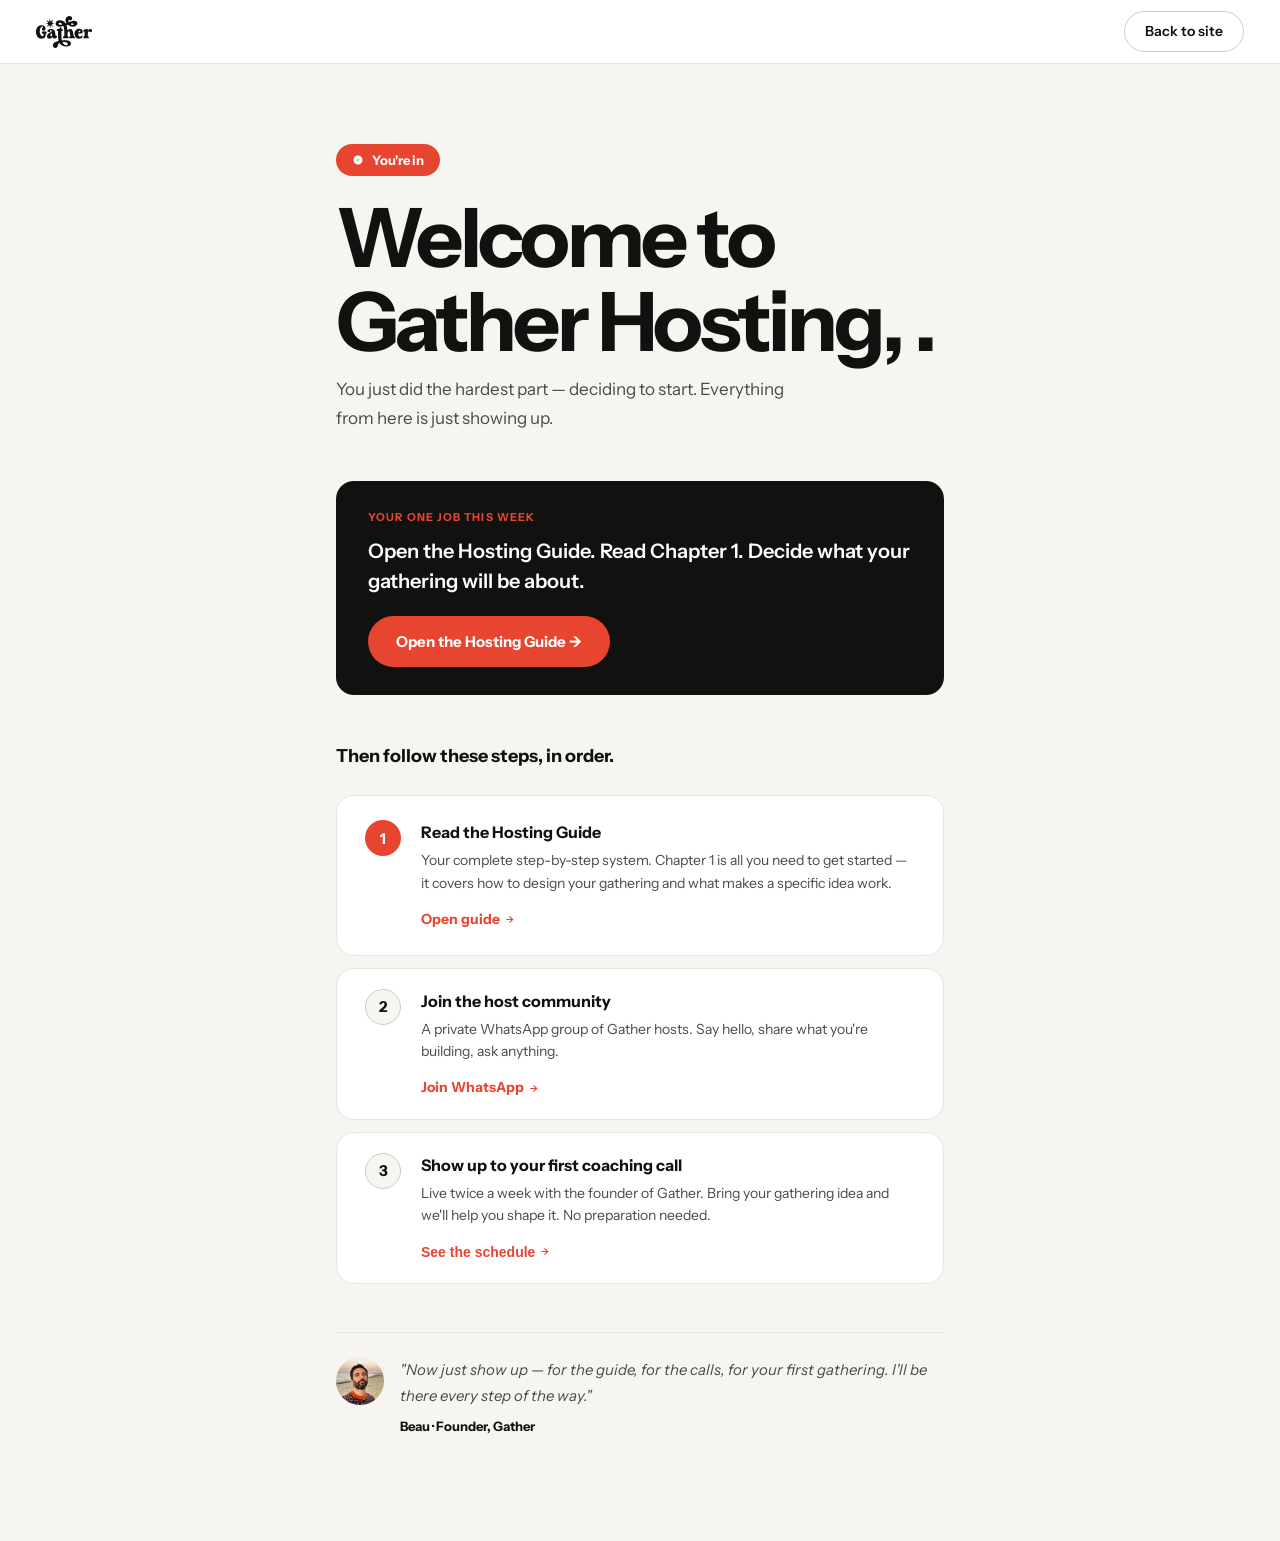
==== commit 7c031dea: "RC checkout with purchase(), plan toggle, routing, and hosting hub personalisation - Switch from pre" ====
--- a/hosting-hub.html
+++ b/hosting-hub.html
@@ -42,7 +42,7 @@
           <svg width="12" height="12" viewBox="0 0 24 24" fill="currentColor"><path d="M9 12l2 2 4-4m6 2a9 9 0 11-18 0 9 9 0 0118 0z"/></svg>
           You're in
         </div>
-        <h1 class="h1" style="margin-bottom:12px">Welcome to<br>Gather Hosting.</h1>
+        <h1 class="h1" style="margin-bottom:12px">Welcome to<br>Gather Hosting, <span id="hub-welcome-name"></span>.</h1>
         <p class="body-lg" style="color:var(--ink-2);max-width:480px">You just did the hardest part — deciding to start. Everything from here is just showing up.</p>
       </div>
 
--- a/styles.css
+++ b/styles.css
@@ -70,11 +70,37 @@
 #page-guest{padding-top:0}
 #page-guest .hero-wrap{min-height:100vh}
 
-/* ── REVEAL ───────────────────────────────────── */
-.rev{opacity:0;transform:translateY(22px);transition:opacity .6s cubic-bezier(.22,1,.36,1),transform .6s cubic-bezier(.22,1,.36,1)}
-.rev.d1{transition-delay:.07s}.rev.d2{transition-delay:.14s}
-.rev.d3{transition-delay:.21s}.rev.d4{transition-delay:.28s}
-.rev.in{opacity:1;transform:none}
+/* ── REVEAL + MOTION SYSTEM ───────────────────── */
+.rev{opacity:0;transform:translateY(24px);filter:blur(6px);transition:opacity .7s cubic-bezier(.22,1,.36,1),transform .7s cubic-bezier(.22,1,.36,1),filter .7s cubic-bezier(.22,1,.36,1)}
+.rev.d1{transition-delay:.1s}.rev.d2{transition-delay:.2s}
+.rev.d3{transition-delay:.3s}.rev.d4{transition-delay:.4s}
+.rev.in{opacity:1;transform:none;filter:blur(0)}
+
+/* ── MICRO-INTERACTIONS ── */
+.g-card{transition:transform .4s cubic-bezier(.22,1,.36,1),box-shadow .4s ease}
+.t-card{transition:transform .3s ease}
+.t-card:hover{transform:scale(1.02)}
+.pillar{transition:transform .3s ease,border-color .3s}
+.pillar:hover{transform:translateY(-2px);border-color:var(--border-mid)}
+.sup-card{transition:transform .3s ease,border-color .3s}
+.store-btn{transition:all .3s cubic-bezier(.22,1,.36,1)}
+.btn-dark,.btn-red,.btn-outline{transition:all .3s cubic-bezier(.22,1,.36,1)}
+a,button{transition:opacity .2s,color .2s,background .2s,transform .2s,box-shadow .2s,border-color .2s}
+
+/* ── ACCENT LINE ANIMATION ── */
+.accent-line{
+  height:2px;
+  background:linear-gradient(90deg,var(--ink),#333330,var(--red),#333330,var(--ink));
+  background-size:200% 100%;
+  animation:accentShimmer 4s ease infinite;
+}
+@keyframes accentShimmer{
+  0%{background-position:0% 50%}
+  50%{background-position:100% 50%}
+  100%{background-position:0% 50%}
+}
+
+/* (scroll-outer edge fade handled by mask-image in the main .scroll-outer rule below) */
 
 /* ── LAYOUT ───────────────────────────────────── */
 .wrap{max-width:1160px;margin:0 auto;padding:0 36px}
@@ -85,18 +111,19 @@
    ─────────────────────────────────────────── */
 .eyebrow{
   display:block;font-size:11px;font-weight:700;
-  letter-spacing:.1em;text-transform:uppercase;
-  color:var(--red);margin-bottom:14px;
-}
+  letter-spacing:.12em;text-transform:uppercase;
+  color:var(--ink-3);margin-bottom:14px;
+}
+.eyebrow-red{color:var(--red)}
 .eyebrow-muted{color:var(--ink-3)}
 .h1{
   font-size:clamp(48px,6.5vw,82px);
-  font-weight:700;letter-spacing:-.04em;line-height:1.02;
+  font-weight:700;letter-spacing:-.045em;line-height:1.02;
 }
 .h1 em{font-style:italic;font-weight:700}
-.h2{font-size:clamp(30px,3.8vw,46px);font-weight:700;letter-spacing:-.035em;line-height:1.1}
-.h3{font-size:18px;font-weight:700;letter-spacing:-.02em;line-height:1.3}
-.body-lg{font-size:18px;font-weight:400;line-height:1.7;color:var(--ink-2)}
+.h2{font-size:clamp(30px,3.8vw,46px);font-weight:700;letter-spacing:-.04em;line-height:1.08}
+.h3{font-size:16px;font-weight:700;letter-spacing:-.02em;line-height:1.3}
+.body-lg{font-size:17px;font-weight:400;line-height:1.7;color:var(--ink-2)}
 .body{font-size:15px;font-weight:400;line-height:1.65;color:var(--ink-2)}
 .small{font-size:13px;color:var(--ink-3);line-height:1.5}
 
@@ -108,7 +135,7 @@
   padding:14px 26px;border-radius:var(--pill);
   text-decoration:none;border:none;cursor:pointer;transition:all .2s;
 }
-.btn-dark:hover{background:#000;transform:translateY(-2px);box-shadow:0 8px 20px rgba(0,0,0,.18)}
+.btn-dark:hover{background:#000;box-shadow:0 6px 20px rgba(0,0,0,.15)}
 .btn-red{
   display:inline-flex;align-items:center;gap:8px;
   background:var(--red);color:var(--white);
@@ -116,7 +143,7 @@
   padding:14px 26px;border-radius:var(--pill);
   text-decoration:none;border:none;cursor:pointer;transition:all .2s;
 }
-.btn-red:hover{background:var(--red-dark);transform:translateY(-2px);box-shadow:0 8px 20px rgba(232,69,48,.3)}
+.btn-red:hover{background:var(--red-dark);box-shadow:0 6px 20px rgba(232,69,48,.2)}
 .btn-outline{
   display:inline-flex;align-items:center;gap:8px;
   background:transparent;color:var(--ink-2);
@@ -135,9 +162,15 @@
   padding:12px 20px;border-radius:14px;
   text-decoration:none;transition:all .2s;
 }
-.store-btn:hover{background:#000;transform:translateY(-2px);box-shadow:0 6px 18px rgba(0,0,0,.18)}
+.store-btn:hover{background:#000;box-shadow:0 4px 16px rgba(0,0,0,.12)}
+
+/* ── BRAND ACCENT ─────────────────────────────── */
+.accent-line{
+  height:2px;
+  background:linear-gradient(90deg,var(--ink),#333330,var(--red),#333330,var(--ink));
+}
 .s-icon{width:20px;height:20px;flex-shrink:0;fill:white}
-.s-col{display:flex;flex-direction:column;line-height:1}
+.s-col{display:flex;flex-direction:column;line-height:1;white-space:nowrap}
 .s-small{font-size:9px;font-weight:400;opacity:.6;margin-bottom:2px}
 .s-big{font-size:15px;font-weight:700}
 
@@ -229,17 +262,32 @@
     font-size:clamp(34px,9vw,48px);
   }
   .hero-h1 em{color:var(--white)}
+  .hero-glass{
+    background:rgba(255,255,255,.1);
+    backdrop-filter:blur(24px);-webkit-backdrop-filter:blur(24px);
+    border:1px solid rgba(255,255,255,.18);
+    border-radius:var(--r-xl);
+    padding:20px;
+    text-align:center;
+  }
   .hero-sub{
-    font-size:16px;font-weight:400;line-height:1.55;
-    color:rgba(255,255,255,.95) !important;
-    max-width:480px;margin:0 auto 20px;
-    background:rgba(255,255,255,.12);
-    backdrop-filter:blur(20px);-webkit-backdrop-filter:blur(20px);
-    border:1px solid rgba(255,255,255,.2);
-    border-radius:var(--r-lg);
-    padding:14px 18px;
+    font-size:14px;font-weight:400;line-height:1.55;
+    color:rgba(255,255,255,.9) !important;
+    max-width:480px;margin:0 auto 16px;
+    background:none;backdrop-filter:none;border:none;border-radius:0;padding:0;
     text-shadow:0 1px 8px rgba(0,0,0,.2);
   }
+  .hero-stores{justify-content:center}
+  .hero-stores .store-btn{
+    background:rgba(255,255,255,.95);color:var(--ink);
+    border:none;padding:10px 16px;border-radius:var(--r);
+  }
+  .hero-stores .store-btn .s-icon{fill:var(--ink)}
+}
+/* Desktop hero stores */
+@media(min-width:769px){
+  .hero-glass{max-width:440px}
+  .hero-sub{margin:0 0 20px}
 }
 .hero-stores{display:inline-flex;gap:10px}
 .hero-stores .store-btn{
@@ -248,7 +296,7 @@
   box-shadow:0 2px 16px rgba(0,0,0,.15);
 }
 .hero-stores .store-btn .s-icon{fill:var(--ink)}
-.hero-stores .store-btn:hover{transform:translateY(-1px);box-shadow:0 4px 20px rgba(0,0,0,.2)}
+.hero-stores .store-btn:hover{box-shadow:0 4px 20px rgba(0,0,0,.2)}
 .hero-scroll-hint{
   margin-top:16px;
   color:rgba(255,255,255,.5);
@@ -349,12 +397,23 @@
 .section-header .h2{margin-bottom:12px}
 
 .scroll-outer{
-  overflow-x:auto;scrollbar-width:none;
-  padding:0 36px 20px;
-  -webkit-overflow-scrolling:touch;
+  overflow:hidden;
+  padding:0 0 20px;
+  mask-image:linear-gradient(90deg,transparent,#000 4%,#000 96%,transparent);
+  -webkit-mask-image:linear-gradient(90deg,transparent,#000 4%,#000 96%,transparent);
 }
 .scroll-outer::-webkit-scrollbar{display:none}
-.scroll-track{display:flex;gap:16px;width:max-content;padding-bottom:2px}
+.scroll-track{
+  display:flex;gap:16px;width:max-content;padding:0 36px 2px;
+  animation:gatherScroll 80s linear infinite;
+}
+.scroll-track:hover{animation-play-state:paused}
+.scroll-outer.user-scrolling{overflow-x:auto;-webkit-overflow-scrolling:touch}
+.scroll-outer.user-scrolling .scroll-track{animation:none;padding:0 36px 2px}
+@keyframes gatherScroll{
+  0%{transform:translateX(0)}
+  100%{transform:translateX(-33.33%)}
+}
 
 .g-card{
   width:288px;flex-shrink:0;
@@ -365,7 +424,7 @@
   transition:transform .2s cubic-bezier(.22,1,.36,1),box-shadow .2s;
   cursor:pointer;
 }
-.g-card:hover{transform:translateY(-5px);box-shadow:0 18px 44px rgba(0,0,0,.1)}
+.g-card:hover{transform:translateY(-3px);box-shadow:0 12px 32px rgba(0,0,0,.08)}
 .g-thumb{
   height:156px;
   display:flex;flex-direction:column;
@@ -380,9 +439,9 @@
 .g-tag{
   display:inline-block;align-self:flex-start;
   position:relative;z-index:1;
-  font-size:11px;font-weight:700;letter-spacing:.05em;text-transform:uppercase;
-  background:rgba(255,255,255,.88);backdrop-filter:blur(6px);
-  padding:4px 10px;border-radius:var(--pill);color:var(--ink);
+  font-size:10px;font-weight:700;letter-spacing:.06em;text-transform:uppercase;
+  background:var(--ink);
+  padding:5px 11px;border-radius:var(--pill);color:var(--white);
 }
 .g-loc{
   font-size:12px;font-weight:600;color:rgba(255,255,255,.92);
@@ -390,7 +449,7 @@
   position:relative;z-index:1;
 }
 .g-body{padding:18px 20px 20px}
-.g-name{font-size:17px;font-weight:700;letter-spacing:-.02em;margin-bottom:8px;line-height:1.25}
+.g-name{font-size:16px;font-weight:700;letter-spacing:-.02em;margin-bottom:8px;line-height:1.25}
 .g-desc{
   font-size:13px;color:var(--ink-2);line-height:1.6;margin-bottom:16px;
   display:-webkit-box;-webkit-line-clamp:3;-webkit-box-orient:vertical;overflow:hidden;
@@ -423,39 +482,41 @@
 }
 .link-underline:hover{color:var(--red);border-color:var(--red)}
 
-/* ── TESTIMONIALS ─────────────────────────────── */
-.testi-section{padding:100px 0;background:var(--off)}
-.testi-grid{
-  display:grid;grid-template-columns:repeat(3,1fr);
-  gap:16px;margin-top:48px;
+/* ── TESTIMONIALS — auto-scrolling carousel ──── */
+.testi-marquee{
+  overflow:hidden;
+  padding:0 0 20px;
+  mask-image:linear-gradient(90deg,transparent,#000 5%,#000 95%,transparent);
+  -webkit-mask-image:linear-gradient(90deg,transparent,#000 5%,#000 95%,transparent);
+}
+.testi-track{
+  display:flex;gap:16px;
+  animation:testiScroll 35s linear infinite;
+  width:max-content;
+}
+.testi-track:hover{animation-play-state:paused}
+.testi-marquee.user-scrolling .testi-track{animation:none}
+@keyframes testiScroll{
+  0%{transform:translateX(0)}
+  100%{transform:translateX(-33.33%)}
 }
 .t-card{
+  width:300px;flex-shrink:0;
   background:var(--white);border:1px solid var(--border);
-  border-radius:var(--r-xl);padding:32px;
+  border-radius:var(--r-lg);padding:28px;
   display:flex;flex-direction:column;
 }
-.t-card.dark{background:var(--ink);border-color:transparent}
 .t-q{
-  font-size:17px;font-style:italic;font-weight:400;
-  line-height:1.65;color:var(--ink);flex:1;margin-bottom:22px;
-}
-.t-card.dark .t-q{color:rgba(255,255,255,.88)}
+  font-size:15px;font-style:normal;font-weight:400;
+  line-height:1.65;color:var(--ink-2);flex:1;margin-bottom:18px;
+}
+.t-q::before{content:'\201C';font-size:28px;font-weight:700;color:var(--red);display:block;line-height:1;margin-bottom:8px}
 .t-auth{
   display:flex;align-items:center;gap:10px;
-  padding-top:18px;border-top:1px solid var(--border);
-}
-.t-card.dark .t-auth{border-top-color:rgba(255,255,255,.1)}
-.t-av{
-  width:36px;height:36px;border-radius:50%;flex-shrink:0;
-  background:var(--off);
-  font-size:11px;font-weight:700;color:var(--ink-2);
-  display:flex;align-items:center;justify-content:center;
-}
-.t-card.dark .t-av{background:rgba(255,255,255,.1);color:rgba(255,255,255,.6)}
-.t-name{font-size:14px;font-weight:700;color:var(--ink)}
+  padding-top:14px;border-top:1px solid var(--border);
+}
+.t-name{font-size:13px;font-weight:700;color:var(--ink)}
 .t-loc{font-size:12px;color:var(--ink-3)}
-.t-card.dark .t-name{color:var(--white)}
-.t-card.dark .t-loc{color:rgba(255,255,255,.38)}
 
 /* ── HOST CTA BAND ────────────────────────────── */
 .host-band{padding:80px 36px}
@@ -511,7 +572,30 @@
 .btn-white:hover{background:var(--off);transform:translateY(-2px);box-shadow:0 8px 24px rgba(0,0,0,.25)}
 
 /* ── FOOTER CTA ───────────────────────────────── */
-.fcta{padding:120px 36px;text-align:center}
+/* ── EARNINGS CARD ── */
+.earnings-card{
+  background:var(--ink);border-radius:var(--r-xl);
+  padding:32px 28px;color:var(--white);
+  max-width:360px;margin:0 auto;
+}
+.earnings-math{
+  font-size:13px;color:rgba(255,255,255,.4);
+  letter-spacing:.02em;margin-bottom:8px;
+}
+.earnings-amount{
+  font-size:clamp(48px,12vw,64px);font-weight:700;
+  letter-spacing:-.04em;line-height:1;
+  margin-bottom:12px;
+}
+.earnings-amount span{
+  font-size:18px;font-weight:400;color:rgba(255,255,255,.5);
+}
+.earnings-note{
+  font-size:13px;color:rgba(255,255,255,.35);line-height:1.5;
+}
+
+/* ── FOOTER CTA ── */
+.fcta{padding:100px 36px;text-align:center;background:var(--off)}
 .fcta .h2{margin-bottom:14px}
 .fcta .body-lg{margin:0 auto 44px;max-width:400px}
 .fcta .store-row{justify-content:center}
@@ -568,10 +652,11 @@
   display:grid;grid-template-columns:1fr 1fr;
   gap:80px;align-items:start;
 }
-.build-body{font-size:17px;color:var(--ink-2);line-height:1.7;margin-bottom:20px}
+.build-body{font-size:16px;color:var(--ink-2);line-height:1.7;margin-bottom:20px}
 .pillars{
   display:grid;grid-template-columns:1fr 1fr;
   gap:14px;margin-top:48px;
+  padding-top:4px;
 }
 .pillars-4col{grid-template-columns:repeat(4,1fr)}
 @media(max-width:700px){
@@ -586,7 +671,7 @@
   .pillar .p-b{font-size:13px;line-height:1.55}
 }
 .pillar{padding:22px;background:var(--white);border-radius:var(--r-lg);border:1px solid var(--border)}
-.p-ey{font-size:11px;font-weight:700;letter-spacing:.08em;text-transform:uppercase;color:var(--red);margin-bottom:7px}
+.p-ey{font-size:11px;font-weight:700;letter-spacing:.1em;text-transform:uppercase;color:var(--ink-3);margin-bottom:7px}
 .p-h{font-size:16px;font-weight:700;letter-spacing:-.01em;margin-bottom:6px}
 .p-b{font-size:13px;color:var(--ink-2);line-height:1.6}
 
@@ -620,8 +705,8 @@
   font-size:42px;font-weight:700;color:var(--border-mid);
   line-height:1;text-align:center;padding-top:3px;letter-spacing:-.04em;
 }
-.s-h{font-size:17px;font-weight:700;letter-spacing:-.02em;margin-bottom:6px}
-.s-p{font-size:14px;color:var(--ink-2);line-height:1.65}
+.s-h{font-size:16px;font-weight:700;letter-spacing:-.02em;margin-bottom:6px}
+.s-p{font-size:15px;color:var(--ink-2);line-height:1.65}
 
 /* Support grid */
 .sup-grid{display:grid;grid-template-columns:repeat(3,1fr);gap:14px;margin-top:48px}
@@ -645,7 +730,7 @@
   border-radius:var(--r-xl);padding:36px;
 }
 .ht-q{
-  font-size:18px;font-weight:400;font-style:italic;
+  font-size:16px;font-weight:400;font-style:italic;
   line-height:1.65;color:rgba(255,255,255,.85);margin-bottom:22px;
 }
 .ht-auth{display:flex;align-items:center;gap:10px;padding-top:18px;border-top:1px solid rgba(255,255,255,.08)}
@@ -665,7 +750,7 @@
   width:100%;background:none;border:none;cursor:pointer;
   display:flex;justify-content:space-between;align-items:center;gap:20px;
   padding:20px 0;text-align:left;
-  font-family:var(--f);font-size:17px;font-weight:700;
+  font-family:var(--f);font-size:16px;font-weight:700;
   letter-spacing:-.015em;color:var(--ink);
 }
 .faq-ico{
@@ -690,7 +775,7 @@
 .hfcta-btns{display:flex;justify-content:center;gap:12px;flex-wrap:wrap}
 
 /* ── SECTION SPACING ──────────────────────────── */
-.section{padding:96px 0}
+.section{padding:112px 0}
 .section-dark{background:var(--ink)}
 .section-off{background:var(--off)}
 
@@ -707,50 +792,95 @@
   .pillars{grid-template-columns:1fr 1fr !important}
 }
 @media(max-width:680px){
+  /* ── MOBILE LAYOUT ── */
   .wrap,.hero,.host-hero,.host-band,.fcta,.hfcta{padding-left:20px;padding-right:20px}
   .scroll-outer,.cards-footer{padding-left:20px;padding-right:20px}
+  .hex-grid,.sup-grid{grid-template-columns:1fr}
+  .hfcta-btns{flex-direction:column;align-items:center}
+
+  /* ── MOBILE NAV ── */
   .nav{padding:0 16px;gap:6px}
   .nav-logo svg{height:24px !important;width:auto !important}
   .nav-host{font-size:11px;padding:7px 12px}
   .nav-download{font-size:11px;padding:7px 12px}
-  .hex-grid,.sup-grid{grid-template-columns:1fr}
-  .hfcta-btns{flex-direction:column;align-items:center}
-
-  /* ── MOBILE TYPE SCALE ── */
+
+  /* ══════════════════════════════════════
+     MOBILE TYPE SCALE — Single source of truth
+     ──────────────────────────────────────
+     Display:    clamp(34px, 9vw, 48px)
+     Section h2: clamp(24px, 6vw, 32px)
+     Card head:  15px bold
+     Body:       14px
+     Card body:  13px
+     Small/meta: 12px
+     Eyebrow:    10px
+  ══════════════════════════════════════ */
   .h1{font-size:clamp(34px,9vw,48px);letter-spacing:-.035em}
   .h2{font-size:clamp(24px,6vw,32px)}
-  .body-lg{font-size:16px;line-height:1.6}
+  .h3{font-size:15px}
+  .body-lg{font-size:15px;line-height:1.6}
+  .body{font-size:14px}
+  .small{font-size:12px}
   .eyebrow{font-size:10px;margin-bottom:10px}
+
+  /* All card headings — 15px on mobile */
+  .g-name,.p-h,.sup-h,.hex-name,.s-h{font-size:15px !important}
+
+  /* All card/section body copy — 13px on mobile */
+  .g-desc,.p-b,.sup-p,.hex-desc,.s-p,.build-body{font-size:13px !important;line-height:1.55 !important}
+
+  /* Testimonial quotes */
+  .t-q{font-size:14px !important}
+  .ht-q{font-size:14px !important}
+  .t-q::before{font-size:22px}
+
+  /* FAQ */
+  .faq-q{font-size:15px}
+  .faq-a{font-size:13px}
+
+  /* All meta/small text — 12px on mobile */
+  .g-spots,.g-price,.t-name,.t-loc,.proof-txt,.guarantee-line,.f-links a,.f-copy{font-size:12px !important}
+  .hb-body,.hb-fine{font-size:14px !important}
+
+  /* All inline body text — override to 14px */
+  [style*="font-size:16px"]{font-size:14px !important}
+  [style*="font-size:17px"]{font-size:14px !important}
+  [style*="font-size:15px"]{font-size:14px !important}
+  [style*="font-size:18px"]{font-size:15px !important}
+  [style*="font-size:20px"]{font-size:16px !important}
+  [style*="font-size:22px"]{font-size:18px !important}
+  [style*="font-size:24px"]{font-size:20px !important}
+
+  /* Protect buttons from inline override */
+  .btn-red[style],.btn-dark[style],.btn-outline[style]{font-size:14px !important}
+  input[style]{font-size:14px !important}
+
+  /* ── MOBILE HERO ── */
+  .host-sub{font-size:14px !important}
   .store-row{gap:8px}
-  .store-btn{padding:10px 16px}
-  .s-big{font-size:13px}
-  .s-small{font-size:8px}
-  .s-icon{width:16px;height:16px}
-  .guarantee-line{font-size:12px}
+  .store-btn{padding:12px 18px}
+  .s-big{font-size:14px}
+  .s-small{font-size:9px}
+  .s-icon{width:18px;height:18px}
+  .store-row{gap:10px}
   .hero-proof{flex-direction:column;gap:4px;margin-top:16px}
-  .proof-txt{text-align:center;font-size:12px}
-
-  /* ── HOST HERO ── */
-  .host-sub{font-size:15px !important}
-
-  /* ── BEAU NOTE ── */
-  .beau-note{grid-template-columns:44px 1fr !important;gap:16px !important}
-  .beau-note p[style*="font-size:17px"]{font-size:15px !important;line-height:1.6 !important}
-  .beau-note svg{width:44px !important;height:44px !important}
-
-  /* ── SECTIONS ── */
-  .section{padding:64px 0}
+  .proof-txt{text-align:center}
+
+  /* ── MOBILE SECTIONS ── */
+  .section{padding:72px 0}
   .section-header .h2{margin-bottom:8px}
   .gather-section{padding:64px 0}
-  .testi-section{padding:64px 0}
-
-  /* ── BUTTONS ── */
+  .fcta,.hfcta{padding:80px 20px}
+
+  /* ── MOBILE BEAU NOTE ── */
+  .beau-note{grid-template-columns:44px 1fr !important;gap:16px !important}
+  .beau-note p{font-size:14px !important;line-height:1.6 !important}
+  .beau-note img{width:44px !important;height:44px !important}
+
+  /* ── MOBILE BUTTONS ── */
   .btn-red,.btn-dark,.btn-outline{font-size:14px;padding:12px 22px}
 
-  /* ── FAQ ── */
-  .faq-q{font-size:15px}
-
-  /* ── FOOTER ── */
+  /* ── MOBILE FOOTER ── */
   footer{padding:24px 20px;flex-direction:column;align-items:flex-start;gap:12px}
 }
 
@@ -774,3 +904,7 @@
 @media(max-width:700px){
   .hub-grid{grid-template-columns:1fr !important}
 }
+
+/* ── REVENUECAT PLAN TOGGLE ──────────────────── */
+#rc-plan-toggle button:hover{transform:translateY(-1px)}
+#rc-checkout-btn:disabled{opacity:.6;cursor:not-allowed;transform:none}
